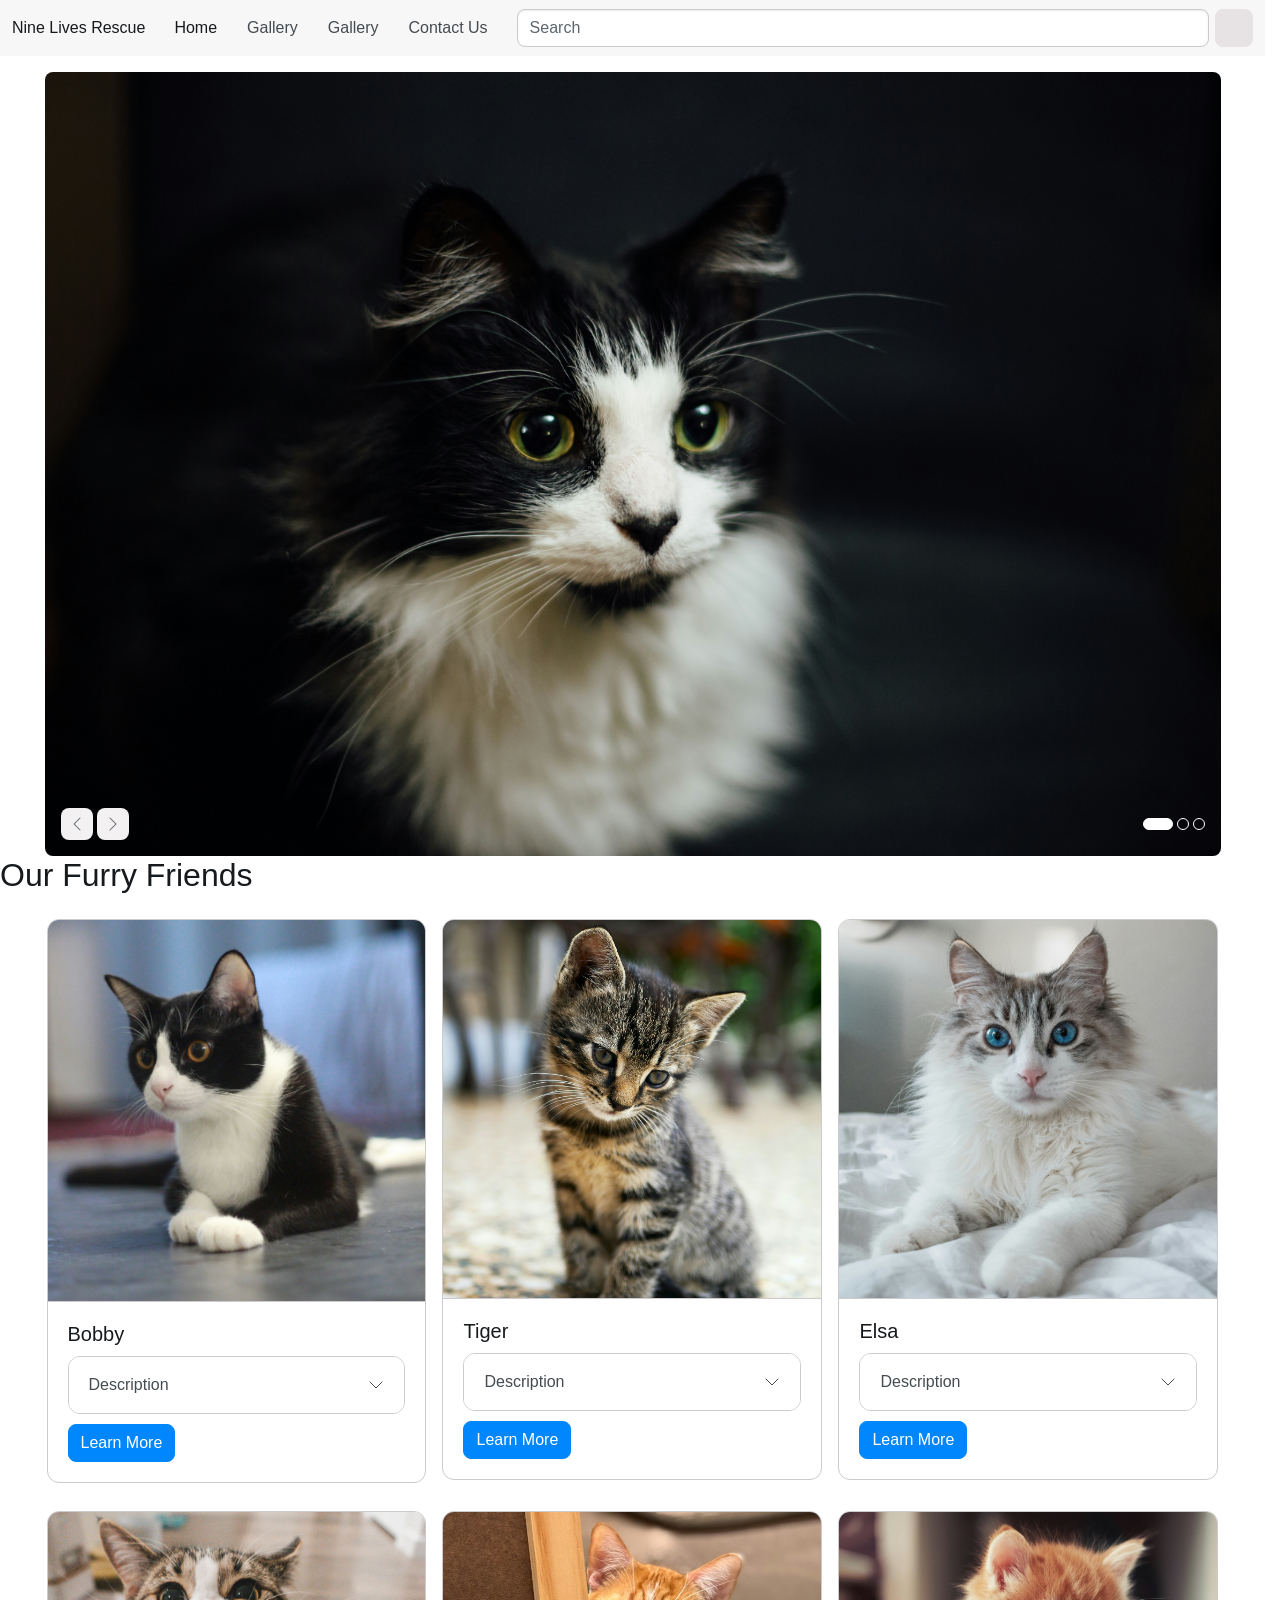
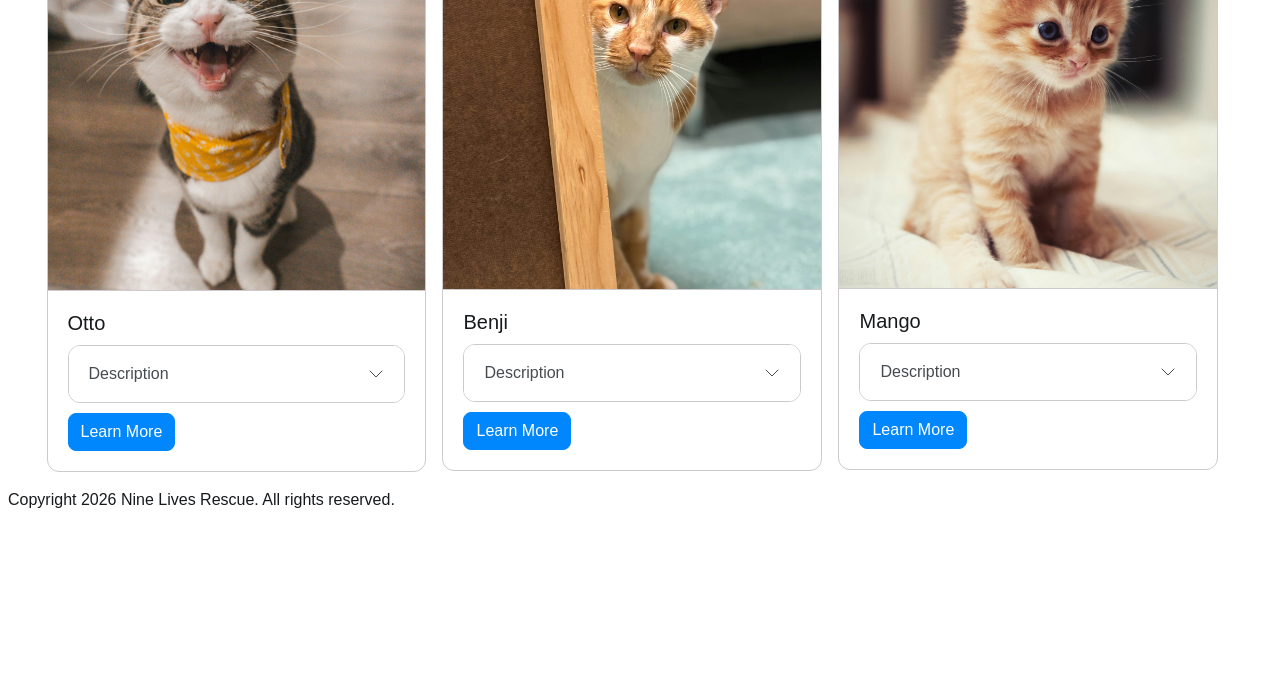
==== index.html @ f62a1ed0 "first commit" ====
<!DOCTYPE html>
<html lang="en">
<head>
    <meta charset="UTF-8">
    <meta name="viewport" content="width=device-width, initial-scale=1.0">
    <title>Nine Lives Rescue</title>
    <link rel="stylesheet" href="css/bootstrap.min.css">
    <link rel="stylesheet" href="css/style.css">
    <script type="module" src="js/bootstrap.bundle.min.js"></script>
</head>

<body>
    <nav class="navbar md:navbar-expand bg-1">
  <div class="container-fluid">
    <a class="navbar-brand" href="#">Nine Lives Rescue</a>
    <button class="btn-icon navbar-toggler" type="button" data-bs-toggle="drawer" data-bs-target="#navbarDrawer" aria-controls="navbarDrawer" aria-expanded="false" aria-label="Toggle navigation">
      <span class="navbar-toggler-icon" aria-hidden="true"></span>
    </button>
    <dialog class="drawer drawer-end" tabindex="-1" id="navbarDrawer" aria-labelledby="navbarDrawerLabel">
      <div class="drawer-header">
        <h5 class="drawer-title" id="navbarDrawerLabel">Menu</h5>
        <button type="button" class="btn-close" data-bs-dismiss="drawer" aria-label="Close"></button>
      </div>
      <div class="drawer-body mb-2 md:mb-0">
        <ul class="nav navbar-nav me-auto">
          <li class="nav-item">
            <a class="nav-link active" aria-current="page" href="#">Home</a>
          </li>
          <li class="nav-item">
            <a class="nav-link" href="#">Gallery</a>
          </li>
          <li class="nav-item">
            <a class="nav-link" href="#">Gallery</a>
          </li>
          <li class="nav-item">
            <a class="nav-link" href="contact.html">Contact Us</a>
          </li>
        </ul>
        <form class="hstack gap-2" role="search">
          <input class="form-control" type="search" placeholder="Search" aria-label="Search"/>
          <button class="btn-solid btn-icon theme-secondary" type="submit">
            <svg class="bi" width="16" height="16"><use href="#search" /></svg>
          </button>
        </form>
      </div>
    </dialog>
  </div>
</nav>

<div class="container mt-5">
  <div id="heroCarousel" class="carousel carousel-overlay slide">
  <div class="carousel-inner rounded-5">
    <div class="carousel-item active">
      <img src="images/image1.jpg" class="d-block w-100" alt="...">
    </div>
    <div class="carousel-item">
      <img src="images/image2.jpg" class="d-block w-100" alt="...">
    </div>
    <div class="carousel-item">
      <img src="images/image3.jpg" class="d-block w-100" alt="...">
    </div>
  </div>
  <div class="carousel-overlay-controls">
    <div>
      <button class="btn-icon btn-sm btn-subtle theme-secondary" type="button" data-bs-target="#heroCarousel" data-bs-slide="prev">
        <span class="carousel-icon-prev" aria-hidden="true"></span>
        <span class="visually-hidden">Previous</span>
      </button>
      <button class="btn-icon btn-sm btn-subtle theme-secondary" type="button" data-bs-target="#heroCarousel" data-bs-slide="next">
        <span class="carousel-icon-next" aria-hidden="true"></span>
        <span class="visually-hidden">Next</span>
      </button>
    </div>
    <div class="carousel-indicators">
      <button type="button" data-bs-target="#heroCarousel" data-bs-slide-to="0" class="active" aria-current="true" aria-label="Slide 1"></button>
      <button type="button" data-bs-target="#heroCarousel" data-bs-slide-to="1" aria-label="Slide 2"></button>
      <button type="button" data-bs-target="#heroCarousel" data-bs-slide-to="2" aria-label="Slide 3"></button>
    </div>
  </div>
</div>
</div>

<h2>Our Furry Friends</h2>

<div class="container mt-5">

    <div class="row g-4">

        <div class="md:col-6 lg:col-4 p-3">
            <section class="card" style="max-width: 100%">
            <img src="images/card1.jpg" class="card-img-top" alt="...">
            <div class="card-body">
                <h4 class="card-title">Bobby</h4>
                <div class="accordion">
                <details class="accordion-item" name="accordionExample" closed>
                  <summary class="accordion-header">
                    Description
                    <svg class="accordion-icon" xmlns="http://www.w3.org/2000/svg" viewBox="0 0 16 16" fill="none" stroke="currentColor" stroke-linecap="round" stroke-linejoin="round"><path d="m2 5 6 6 6-6"/></svg>
                  </summary>
                  <div class="accordion-body">
                    <strong><p class="card-text">A black-and-white tuxedo cat with golden eyes and a curious, observant, and independent personality.</p></strong>
                </details>
              </div>
                  <button type="button" class="btn-solid theme-primary" data-bs-toggle="dialog" data-bs-target="#dialog1">
                Learn More
              </button>

              <dialog class="dialog" id="dialog1">
                <div class="dialog-header">
                  <h1 class="dialog-title">Bobby's Info</h1>
                  <button type="button" class="btn-close" data-bs-dismiss="dialog" aria-label="Close"></button>
                </div>
                <div class="dialog-body">
                  <p>Bobby is a 10-year-old tuxedo cat looking for a loving home. He is a gentle and affectionate companion who enjoys playing and cuddling. He is very curious, friendly, and loves meeting new people. Even though he is older, he will have no problem adapting to a new environment.</p>
                </div>
                <div class="dialog-footer">
                  <button type="button" class="btn-solid theme-primary">Adoption Form</button>
                </div>
              </dialog>
                </div>
              </section>
              </div>
                      <div class="md:col-6 lg:col-4 p-3">
                        <section class="card" style="max-width: 100%">
                          <img src="images/card2.jpg" class="card-img-top" alt="...">
                          <div class="card-body">
                              <h4 class="card-title">Tiger</h4>
                              <div class="accordion">
                <details class="accordion-item" name="accordionExample" closed>
                  <summary class="accordion-header">
                    Description
                    <svg class="accordion-icon" xmlns="http://www.w3.org/2000/svg" viewBox="0 0 16 16" fill="none" stroke="currentColor" stroke-linecap="round" stroke-linejoin="round"><path d="m2 5 6 6 6-6"/></svg>
                  </summary>
                  <div class="accordion-body">
                    <strong><p class="card-text">A baby brown-and-black tabby with striking stripes, big curious eyes, and a gentle, slightly shy personality.</p></strong>
                </details>
              </div>
                  <button type="button" class="btn-solid theme-primary" data-bs-toggle="dialog" data-bs-target="#dialog2">
                Learn More
              </button>

              <dialog class="dialog" id="dialog2">
                <div class="dialog-header">
                  <h1 class="dialog-title">Tiger's Info</h1>
                  <button type="button" class="btn-close" data-bs-dismiss="dialog" aria-label="Close"></button>
                </div>
                <div class="dialog-body">
                  <p>Tiger is a 3-month-old tabby kitten with a beautiful brown and black stripey coat. He is very playful and loves to explore his surroundings. He loves to play with the other kittens and children that visit the shelter.</p>
                </div>
                <div class="dialog-footer">
                  <button type="button" class="btn-solid theme-primary">Adoption Form</button>
                </div>
              </dialog>
             </div>
            </section>
        </div>

        <div class="md:col-6 lg:col-4 p-3"> 
          <section class="card" style="max-width: 100%">
            <img src="images/card3.jpg" class="card-img-top" alt="...">
            <div class="card-body">
                <h4 class="card-title">Elsa</h4>
                <div class="accordion">
                <details class="accordion-item" name="accordionExample" closed>
                  <summary class="accordion-header">
                    Description
                    <svg class="accordion-icon" xmlns="http://www.w3.org/2000/svg" viewBox="0 0 16 16" fill="none" stroke="currentColor" stroke-linecap="round" stroke-linejoin="round"><path d="m2 5 6 6 6-6"/></svg>
                  </summary>
                  <div class="accordion-body">
                    <strong><p class="card-text">A fluffy grey-and-white cat with brilliant blue eyes and a calm, affectionate, and gentle personality.</p></strong>
                </details>
              </div>
                  <button type="button" class="btn-solid theme-primary" data-bs-toggle="dialog" data-bs-target="#dialog3">
                Learn More
              </button>

              <dialog class="dialog" id="dialog3">
                <div class="dialog-header">
                  <h1 class="dialog-title">Elsa's Info</h1>
                  <button type="button" class="btn-close" data-bs-dismiss="dialog" aria-label="Close"></button>
                </div>
                <div class="dialog-body">
                  <p>Elsa is 2-year-old grey-and-white Ragdoll cat with brilliant blue eyes and a calming, serene, friendly personality. She is a wonderful companion who loves to play and cuddle.</p>
                </div>
                <div class="dialog-footer">
                  <button type="button" class="btn-solid theme-primary">Adoption Form</button>
                </div>
              </dialog>
                </div>
              </section>
              </div>

              <div class="md:col-6 lg:col-4 p-3">
                  <section class="card" style="max-width: 100%">
                    <img src="images/card4.jpg" class="card-img-top" alt="...">
                      <div class="card-body">
                              <h4 class="card-title">Otto</h4>
                              <div class="accordion">
                <details class="accordion-item" name="accordionExample" closed>
                  <summary class="accordion-header">
                    Description
                    <svg class="accordion-icon" xmlns="http://www.w3.org/2000/svg" viewBox="0 0 16 16" fill="none" stroke="currentColor" stroke-linecap="round" stroke-linejoin="round"><path d="m2 5 6 6 6-6"/></svg>
                  </summary>
                  <div class="accordion-body">
                    <strong><p class="card-text">A playful brown-and-white tabby with expressive eyes and a big personality, known for being vocal, energetic, and attention-loving.</p></strong>
                </details>
              </div>
                  <button type="button" class="btn-solid theme-primary" data-bs-toggle="dialog" data-bs-target="#dialog4">
                Learn More
              </button>

              <dialog class="dialog" id="dialog4">
                <div class="dialog-header">
                  <h1 class="dialog-title">Otto's Info</h1>
                  <button type="button" class="btn-close" data-bs-dismiss="dialog" aria-label="Close"></button>
                </div>
                <div class="dialog-body">
                  <p>Otto is a 1-year-old tabby cat with a white belly and hazel eyes. He is very outgoing, vocal, and social amongst humans. He loves visitors and would love to be a part of a big, loving family.</p>
                </div>
                <div class="dialog-footer">
                  <button type="button" class="btn-solid theme-primary">Adoption Form</button>
                </div>
              </dialog>
             </div>
            </section>
          </div>

        <div class="md:col-6 lg:col-4 p-3">
          <section class="card" style="max-width: 100%">
                    <img src="images/card5.jpg" class="card-img-top" alt="...">
                      <div class="card-body">
                              <h4 class="card-title">Benji</h4>
                              <div class="accordion">
                <details class="accordion-item" name="accordionExample" closed>
                  <summary class="accordion-header">
                    Description
                    <svg class="accordion-icon" xmlns="http://www.w3.org/2000/svg" viewBox="0 0 16 16" fill="none" stroke="currentColor" stroke-linecap="round" stroke-linejoin="round"><path d="m2 5 6 6 6-6"/></svg>
                  </summary>
                  <div class="accordion-body">
                    <strong><p class="card-text">An orange-and-white cat with warm amber eyes and a shy but curious nature.</p></strong>
                </details>
              </div>
                  <button type="button" class="btn-solid theme-primary" data-bs-toggle="dialog" data-bs-target="#dialog5">
                Learn More
              </button>

              <dialog class="dialog" id="dialog5">
                <div class="dialog-header">
                  <h1 class="dialog-title">Benji's Info</h1>
                  <button type="button" class="btn-close" data-bs-dismiss="dialog" aria-label="Close"></button>
                </div>
                <div class="dialog-body">
                  <p>Benji is a 2-year-old orange-and-white cat with warm amber eyes and a shy but curious nature. He loves to watch birds from his favourite windowsill. He will take a while to warm up, but once he is comfortable, he will be a wonderful addition to your family.</p>
                </div>
                <div class="dialog-footer">
                  <button type="button" class="btn-solid theme-primary">Adoption Form</button>
                </div>
              </dialog>
             </div>
            </section>
        </div>
        <div class="md:col-6 lg:col-4 p-3">
          <section class="card" style="max-width: 100%">
                    <img src="images/card6.jpg" class="card-img-top" alt="...">
                      <div class="card-body">
                              <h4 class="card-title">Mango</h4>
                              <div class="accordion">
                <details class="accordion-item" name="accordionExample" closed>
                  <summary class="accordion-header">
                    Description
                    <svg class="accordion-icon" xmlns="http://www.w3.org/2000/svg" viewBox="0 0 16 16" fill="none" stroke="currentColor" stroke-linecap="round" stroke-linejoin="round"><path d="m2 5 6 6 6-6"/></svg>
                  </summary>
                  <div class="accordion-body">
                    <strong><p class="card-text">Named after the delicious fruit, Mango is a sweet, snuggly orange tabby kitten.</p></strong>
                </details>
              </div>
                  <button type="button" class="btn-solid theme-primary" data-bs-toggle="dialog" data-bs-target="#dialog6">
                Learn More
              </button>

              <dialog class="dialog" id="dialog6">
                <div class="dialog-header">
                  <h1 class="dialog-title">Mango's Info</h1>
                  <button type="button" class="btn-close" data-bs-dismiss="dialog" aria-label="Close"></button>
                </div>
                <div class="dialog-body">
                  <p>Mango is a snuggly and quiet 2-month-old tabby kitten who loves to explore and play with toys. She has a soft, fluffy coat and bright blue eyes. Mango gets along well with her siblings, however she likes keeping to herself. She would make a great addition to a small, loving family.</p>
                </div>
                <div class="dialog-footer">
                  <button type="button" class="btn-solid theme-primary">Adoption Form</button>
                </div>
              </dialog>
             </div>
            </section>
        </div>
    </div>
</div>

<footer class="bg-dark text-white p-3 mt-auto">
  <p>Copyright 2026 Nine Lives Rescue. All rights reserved.</p>
</footer>

</body>
</html>
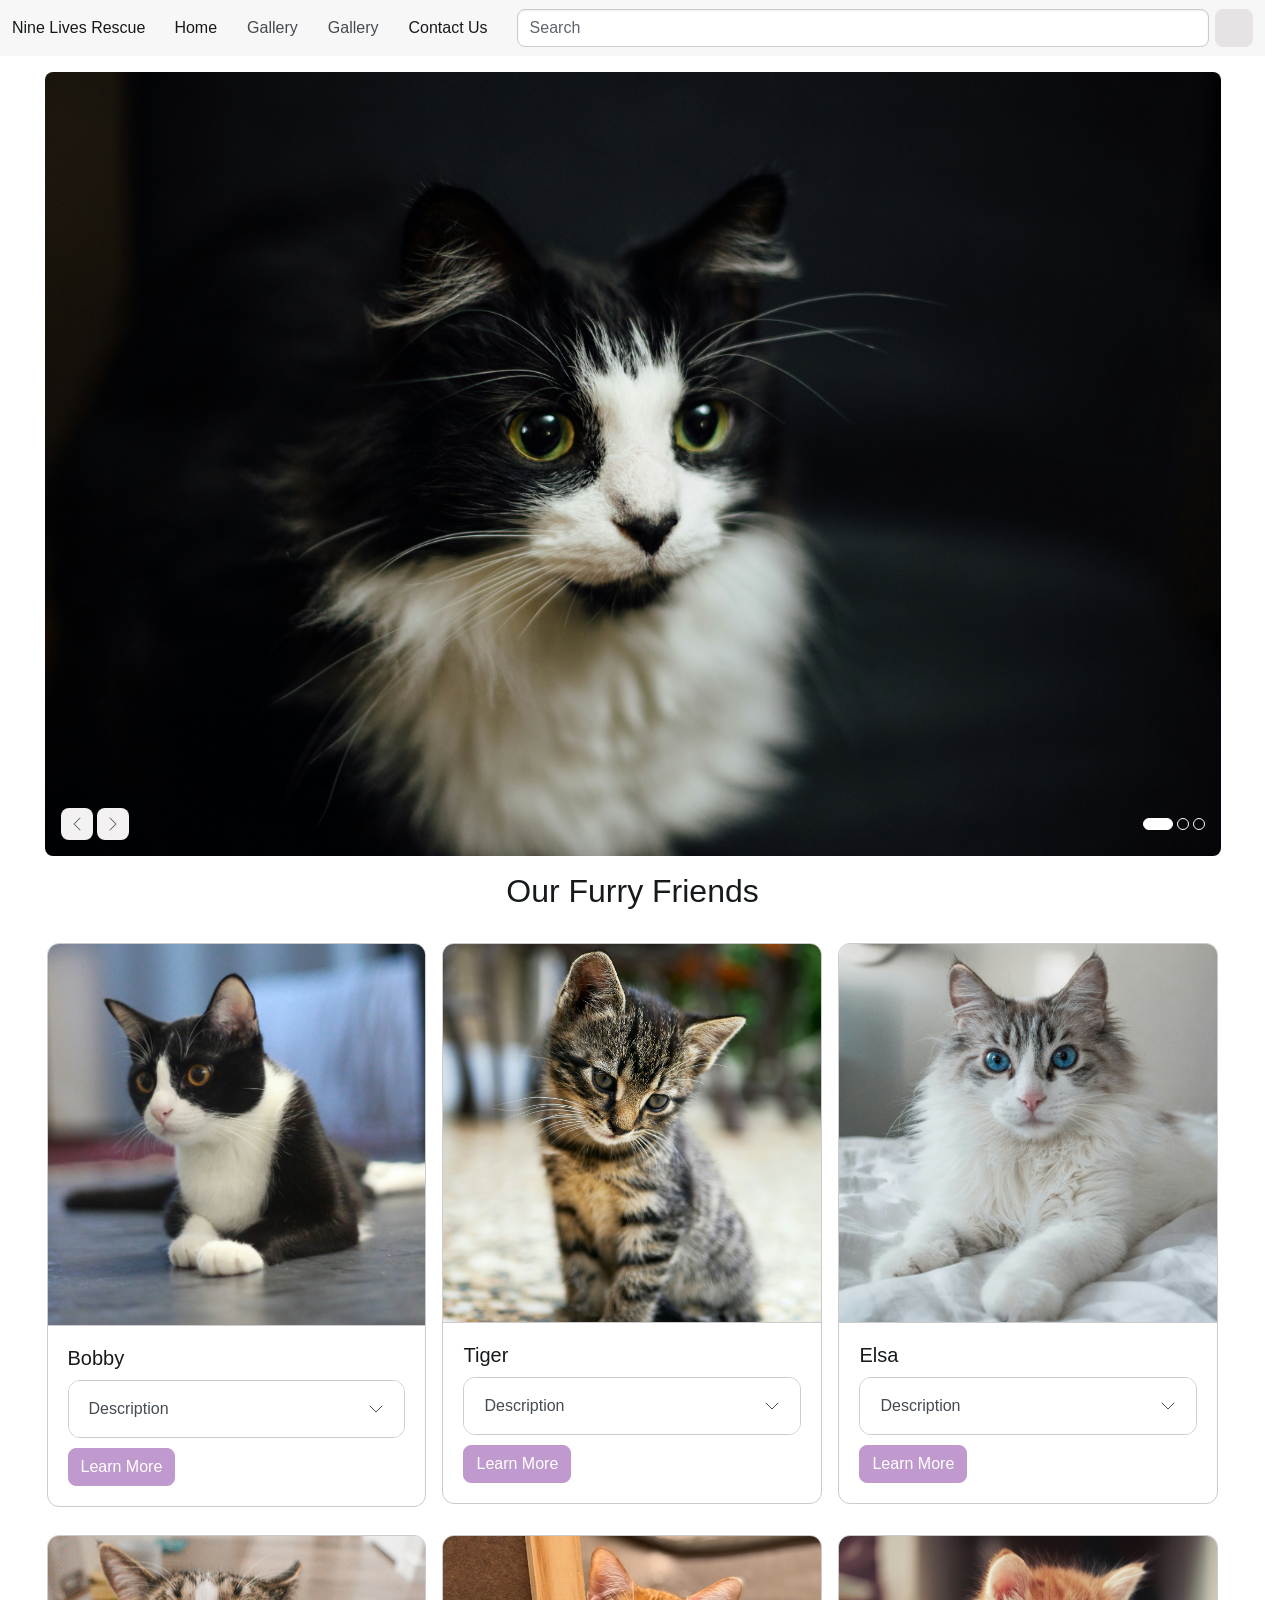
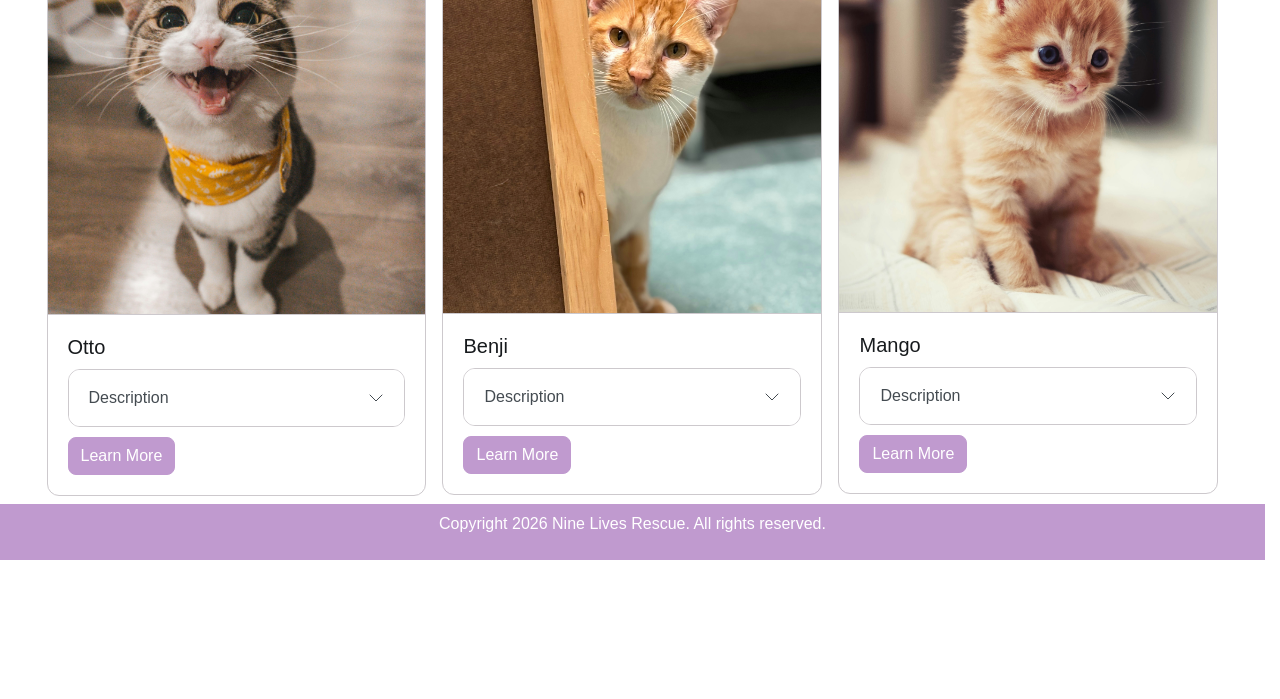
==== commit 7e69bc55: "version-2" ====
--- a/index.html
+++ b/index.html
@@ -24,7 +24,7 @@
       <div class="drawer-body mb-2 md:mb-0">
         <ul class="nav navbar-nav me-auto">
           <li class="nav-item">
-            <a class="nav-link active" aria-current="page" href="#">Home</a>
+            <a class="nav-link active" aria-current="page" href="index.html">Home</a>
           </li>
           <li class="nav-item">
             <a class="nav-link" href="#">Gallery</a>
@@ -33,7 +33,7 @@
             <a class="nav-link" href="#">Gallery</a>
           </li>
           <li class="nav-item">
-            <a class="nav-link" href="contact.html">Contact Us</a>
+            <a class="nav-link active" href="contact.html">Contact Us</a>
           </li>
         </ul>
         <form class="hstack gap-2" role="search">
@@ -47,17 +47,19 @@
   </div>
 </nav>
 
+<main>
+
 <div class="container mt-5">
   <div id="heroCarousel" class="carousel carousel-overlay slide">
   <div class="carousel-inner rounded-5">
     <div class="carousel-item active">
-      <img src="images/image1.jpg" class="d-block w-100" alt="...">
+      <img src="images/image1.jpg" class="d-block w-100" alt="Black and white cat">
     </div>
     <div class="carousel-item">
-      <img src="images/image2.jpg" class="d-block w-100" alt="...">
+      <img src="images/image2.jpg" class="d-block w-100" alt="Brown tabby cat">
     </div>
     <div class="carousel-item">
-      <img src="images/image3.jpg" class="d-block w-100" alt="...">
+      <img src="images/image3.jpg" class="d-block w-100" alt="Sleeping orange tabby cat">
     </div>
   </div>
   <div class="carousel-overlay-controls">
@@ -80,15 +82,15 @@
 </div>
 </div>
 
-<h2>Our Furry Friends</h2>
-
-<div class="container mt-5">
+<h2 class="p-5 text-center">Our Furry Friends</h2>
+
+<div class="container mt-3">
 
     <div class="row g-4">
 
         <div class="md:col-6 lg:col-4 p-3">
             <section class="card" style="max-width: 100%">
-            <img src="images/card1.jpg" class="card-img-top" alt="...">
+            <img src="images/card1.jpg" class="card-img-top" alt="Black and white cat">
             <div class="card-body">
                 <h4 class="card-title">Bobby</h4>
                 <div class="accordion">
@@ -122,7 +124,7 @@
               </div>
                       <div class="md:col-6 lg:col-4 p-3">
                         <section class="card" style="max-width: 100%">
-                          <img src="images/card2.jpg" class="card-img-top" alt="...">
+                          <img src="images/card2.jpg" class="card-img-top" alt="Brown and black tabby kitten">
                           <div class="card-body">
                               <h4 class="card-title">Tiger</h4>
                               <div class="accordion">
@@ -157,7 +159,7 @@
 
         <div class="md:col-6 lg:col-4 p-3"> 
           <section class="card" style="max-width: 100%">
-            <img src="images/card3.jpg" class="card-img-top" alt="...">
+            <img src="images/card3.jpg" class="card-img-top" alt="Fluffy grey-and-white cat">
             <div class="card-body">
                 <h4 class="card-title">Elsa</h4>
                 <div class="accordion">
@@ -192,7 +194,7 @@
 
               <div class="md:col-6 lg:col-4 p-3">
                   <section class="card" style="max-width: 100%">
-                    <img src="images/card4.jpg" class="card-img-top" alt="...">
+                    <img src="images/card4.jpg" class="card-img-top" alt="Brown-and-white tabby cat">
                       <div class="card-body">
                               <h4 class="card-title">Otto</h4>
                               <div class="accordion">
@@ -227,7 +229,7 @@
 
         <div class="md:col-6 lg:col-4 p-3">
           <section class="card" style="max-width: 100%">
-                    <img src="images/card5.jpg" class="card-img-top" alt="...">
+                    <img src="images/card5.jpg" class="card-img-top" alt="Orange-and-white cat">
                       <div class="card-body">
                               <h4 class="card-title">Benji</h4>
                               <div class="accordion">
@@ -261,7 +263,7 @@
         </div>
         <div class="md:col-6 lg:col-4 p-3">
           <section class="card" style="max-width: 100%">
-                    <img src="images/card6.jpg" class="card-img-top" alt="...">
+                    <img src="images/card6.jpg" class="card-img-top" alt="Orange-and-white tabby kitten">
                       <div class="card-body">
                               <h4 class="card-title">Mango</h4>
                               <div class="accordion">
@@ -295,8 +297,8 @@
         </div>
     </div>
 </div>
-
-<footer class="bg-dark text-white p-3 mt-auto">
+</main>
+<footer class="bg-primary text-center p-3 mt-auto">
   <p>Copyright 2026 Nine Lives Rescue. All rights reserved.</p>
 </footer>
 
--- a/css/style.css
+++ b/css/style.css
@@ -0,0 +1,16 @@
+:root {
+--bs-primary-bg: #c09acf;
+--bs-primary-fg: #c09acf;
+--bs-primary-fg-emphasis: #a379b3;
+--bs-primary-border: #c09acf;
+--bs-primary-focus-ring: #c09acf;
+--bs-primary-contrast: #ffffff;
+}
+.btn-solid.theme-primary {
+--bs-theme-bg: #c09acf;
+--bs-theme-border: #c09acf;
+--bs-theme-contrast: #ffffff;
+}
+footer{
+    color:#ffffff;
+}
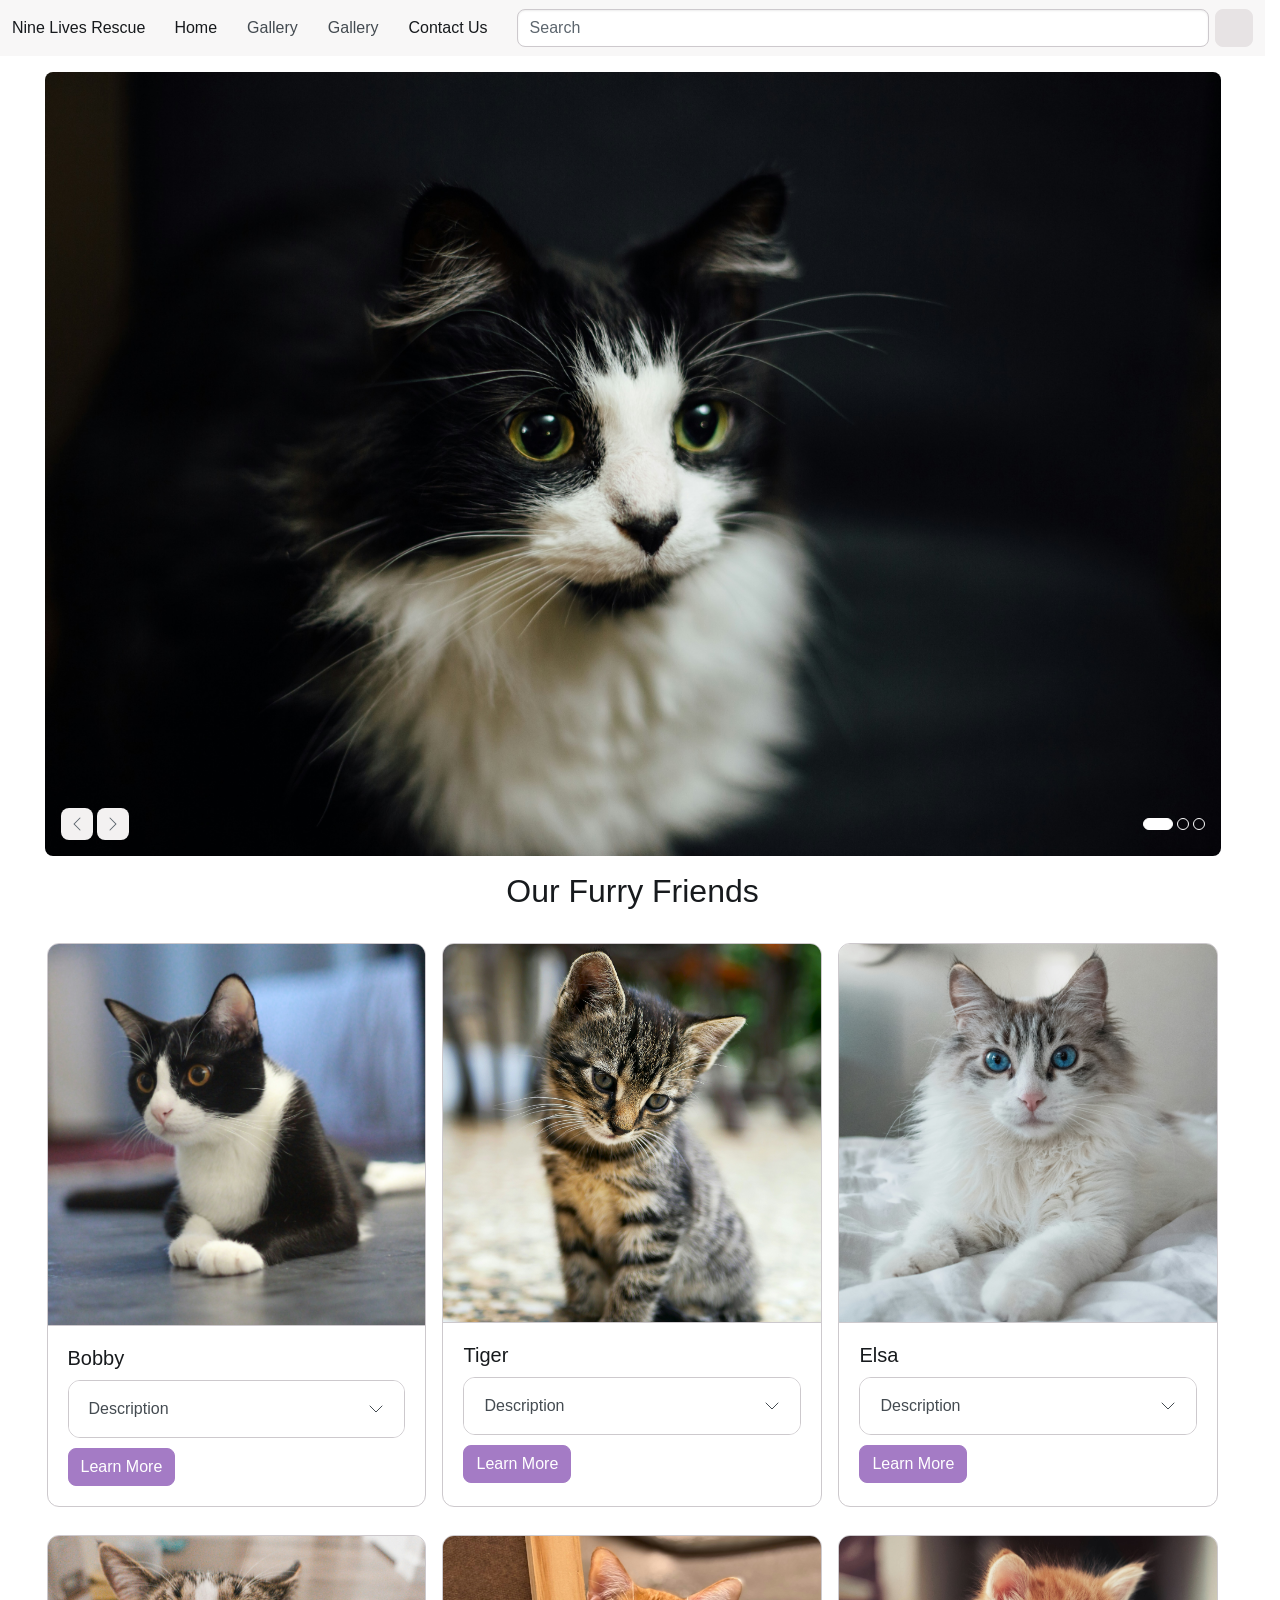
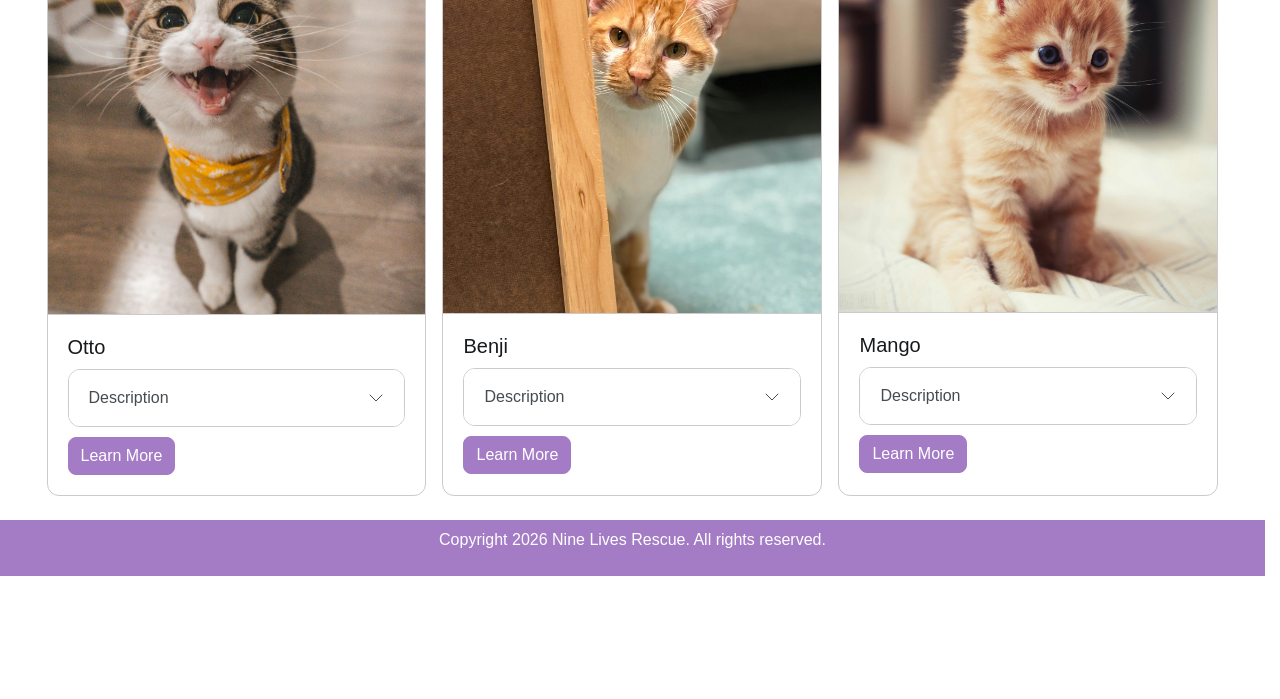
==== commit bb5c771d: "final-version" ====
--- a/index.html
+++ b/index.html
@@ -88,8 +88,8 @@
 
     <div class="row g-4">
 
-        <div class="md:col-6 lg:col-4 p-3">
-            <section class="card" style="max-width: 100%">
+        <div class="col-12 md:col-6 lg:col-4 p-3">
+            <section class="card h-100" style="max-width: 100%">
             <img src="images/card1.jpg" class="card-img-top" alt="Black and white cat">
             <div class="card-body">
                 <h4 class="card-title">Bobby</h4>
@@ -122,8 +122,8 @@
                 </div>
               </section>
               </div>
-                      <div class="md:col-6 lg:col-4 p-3">
-                        <section class="card" style="max-width: 100%">
+                      <div class="col-12 md:col-6 lg:col-4 p-3">
+                        <section class="card h-100" style="max-width: 100%">
                           <img src="images/card2.jpg" class="card-img-top" alt="Brown and black tabby kitten">
                           <div class="card-body">
                               <h4 class="card-title">Tiger</h4>
@@ -157,8 +157,8 @@
             </section>
         </div>
 
-        <div class="md:col-6 lg:col-4 p-3"> 
-          <section class="card" style="max-width: 100%">
+        <div class="col-12 md:col-6 lg:col-4 p-3"> 
+          <section class="card h-100" style="max-width: 100%">
             <img src="images/card3.jpg" class="card-img-top" alt="Fluffy grey-and-white cat">
             <div class="card-body">
                 <h4 class="card-title">Elsa</h4>
@@ -192,8 +192,8 @@
               </section>
               </div>
 
-              <div class="md:col-6 lg:col-4 p-3">
-                  <section class="card" style="max-width: 100%">
+              <div class="col-12 md:col-6 lg:col-4 p-3">
+                  <section class="card h-100" style="max-width: 100%">
                     <img src="images/card4.jpg" class="card-img-top" alt="Brown-and-white tabby cat">
                       <div class="card-body">
                               <h4 class="card-title">Otto</h4>
@@ -227,8 +227,8 @@
             </section>
           </div>
 
-        <div class="md:col-6 lg:col-4 p-3">
-          <section class="card" style="max-width: 100%">
+        <div class="col-12 md:col-6 lg:col-4 p-3">
+          <section class="card h-100" style="max-width: 100%">
                     <img src="images/card5.jpg" class="card-img-top" alt="Orange-and-white cat">
                       <div class="card-body">
                               <h4 class="card-title">Benji</h4>
@@ -261,8 +261,8 @@
              </div>
             </section>
         </div>
-        <div class="md:col-6 lg:col-4 p-3">
-          <section class="card" style="max-width: 100%">
+        <div class="col-12 md:col-6 lg:col-4 p-3">
+          <section class="card h-100" style="max-width: 100%">
                     <img src="images/card6.jpg" class="card-img-top" alt="Orange-and-white tabby kitten">
                       <div class="card-body">
                               <h4 class="card-title">Mango</h4>
@@ -298,7 +298,7 @@
     </div>
 </div>
 </main>
-<footer class="bg-primary text-center p-3 mt-auto">
+<footer class="bg-primary text-center p-3 mt-5">
   <p>Copyright 2026 Nine Lives Rescue. All rights reserved.</p>
 </footer>
 
--- a/css/style.css
+++ b/css/style.css
@@ -1,14 +1,14 @@
 :root {
---bs-primary-bg: #c09acf;
---bs-primary-fg: #c09acf;
---bs-primary-fg-emphasis: #a379b3;
---bs-primary-border: #c09acf;
---bs-primary-focus-ring: #c09acf;
+--bs-primary-bg: #a47bc5;
+--bs-primary-fg: #a47bc5;
+--bs-primary-fg-emphasis: #6b447a;
+--bs-primary-border: #a47bc5;
+--bs-primary-focus-ring: #a47bc5;
 --bs-primary-contrast: #ffffff;
 }
 .btn-solid.theme-primary {
---bs-theme-bg: #c09acf;
---bs-theme-border: #c09acf;
+--bs-theme-bg: #a47bc5;
+--bs-theme-border: #a47bc5;
 --bs-theme-contrast: #ffffff;
 }
 footer{
